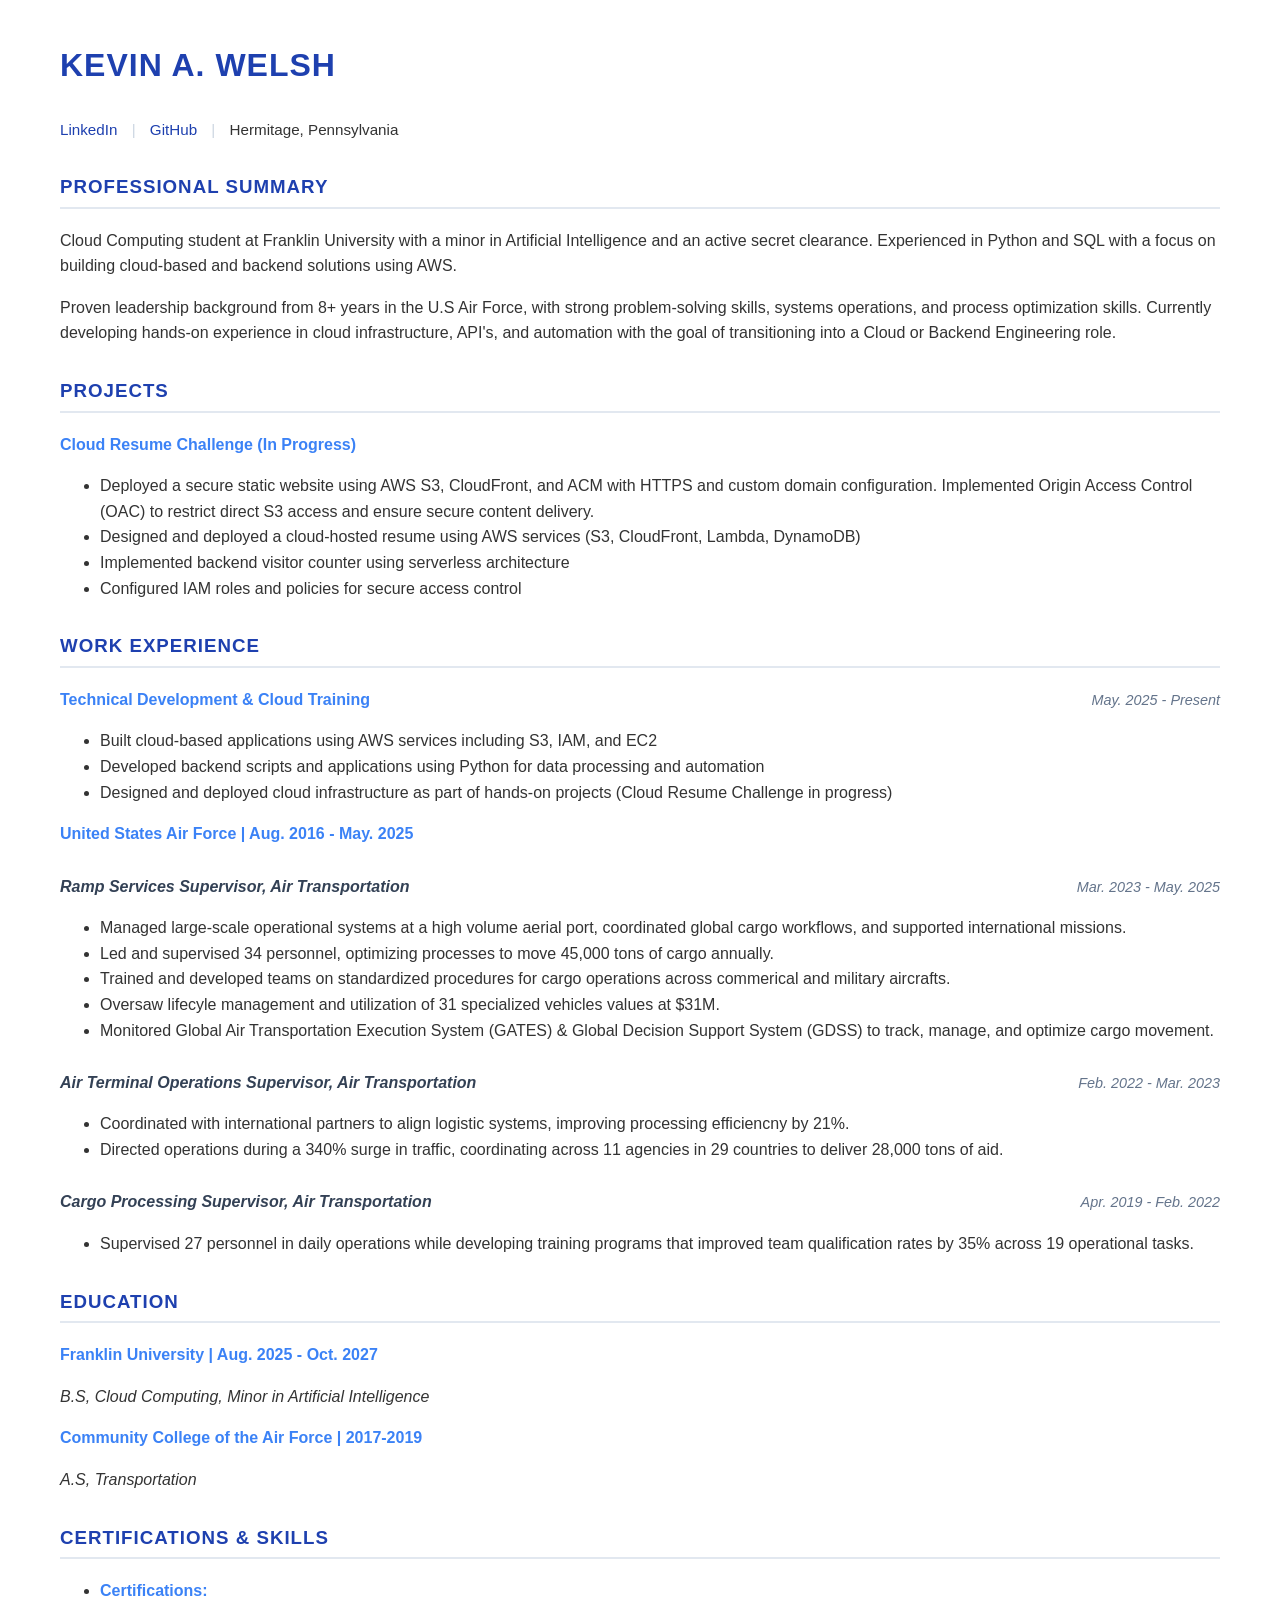
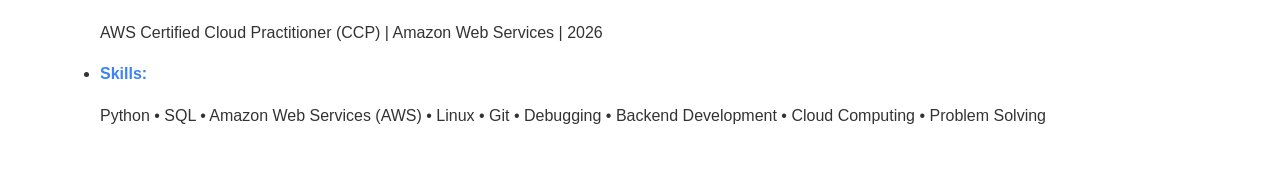
==== index.html @ 680f03cd "initial commit - resume site" ====
<!DOCTYPE html>
<html lang="en">
<head>
    <meta charset="UTF-8">
    <meta name="viewport" content="width=device-width, initial-scale=1.0">
    <title>Kevin Welsh Resume</title>
    <link rel="stylesheet" href="style.css">
</head>
<body>
    <h1><strong>Kevin A. Welsh</strong></h1>

    <div class="contact-info">
    <a href="www.linkedin.com/in/welsh-kevin">LinkedIn</a>
    <span class="divider">|</span>
    <a href="https://github.com/Welsh-Kevin">GitHub</a>
    <span class="divider">|</span>
    <span>Hermitage, Pennsylvania</span>
    </div>

    <h3><strong>PROFESSIONAL SUMMARY</strong></h3>

    <p>Cloud Computing student at Franklin University with a minor in Artificial Intelligence and an active secret clearance. 
        Experienced in Python and SQL with a focus on building cloud-based and backend solutions using AWS.</p>
    <p>Proven leadership background from 8+ years in the U.S Air Force, with strong problem-solving skills, systems operations, and process optimization skills.
        Currently developing hands-on experience in cloud infrastructure, API's, and automation with the goal of transitioning into a Cloud or Backend Engineering role.
    </p>

    <h3><strong>PROJECTS</strong></h3>
    <h4><strong>Cloud Resume Challenge (In Progress)</strong></h4>
    <ul>
        <li>Deployed a secure static website using AWS S3, CloudFront, and ACM with HTTPS and custom domain configuration. 
            Implemented Origin Access Control (OAC) to restrict direct S3 access and ensure secure content delivery.</li>
        <li>Designed and deployed a cloud-hosted resume using AWS services (S3, CloudFront, Lambda, DynamoDB)</li>
        <li>Implemented backend visitor counter using serverless architecture</li>
        <li>Configured IAM roles and policies for secure access control</li>
    </ul>

    <h3><strong>WORK EXPERIENCE</strong></h3>

    <h4>
        <strong>Technical Development & Cloud Training</strong>
        <span class="date">May. 2025 - Present</span>
    </h4>

    <ul>
        <li>Built cloud-based applications using AWS services including S3, IAM, and EC2</li>
        <li>Developed backend scripts and applications using Python for data processing and automation</li>
        <li>Designed and deployed cloud infrastructure as part of hands-on projects (Cloud Resume Challenge in progress)</li>
    </ul>
    <h4><strong>United States Air Force | Aug. 2016 - May. 2025</strong></h4>
    <h5>Ramp Services Supervisor, Air Transportation <span class="date">Mar. 2023 - May. 2025</span></h5>
    <ul>
        <li>Managed large-scale operational systems at a high volume aerial port, coordinated global cargo workflows, and supported international missions.</li>
        <li>Led and supervised 34 personnel, optimizing processes to move 45,000 tons of cargo annually.</li>
        <li>Trained and developed teams on standardized procedures for cargo operations across commerical and military aircrafts.</li>
        <li>Oversaw lifecyle management and utilization of 31 specialized vehicles values at $31M.</li>
        <li>Monitored Global Air Transportation Execution System (GATES) & Global Decision Support System (GDSS) to track, manage, and optimize cargo movement.</li>
    </ul>
    <h5>Air Terminal Operations Supervisor, Air Transportation <span class="date">Feb. 2022 - Mar. 2023</span></h5>
    <ul>
        <li>Coordinated with international partners to align logistic systems, improving processing efficiencny by 21%.</li>
        <li>Directed operations during a 340% surge in traffic, coordinating across 11 agencies in 29 countries to deliver 28,000 tons of aid.</li>
    </ul>
    <h5>Cargo Processing Supervisor, Air Transportation <span class="date">Apr. 2019 - Feb. 2022</span></h5>
    <ul>
        <li>Supervised 27 personnel in daily operations while developing training programs that improved team qualification rates by 35% across 19 operational tasks.</li>
    </ul>
    <h3><strong>EDUCATION</strong></h3>

    <h4><strong>Franklin University | Aug. 2025 - Oct. 2027</strong></h4>
    <p><i>B.S, Cloud Computing, Minor in Artificial Intelligence</i></p>
    <h4><strong>Community College of the Air Force | 2017-2019</strong></h4>
    <p><i>A.S, Transportation</i></p>
    <h3><strong>CERTIFICATIONS & SKILLS</strong></h3>

    <ul>
        <li><h4><strong>Certifications:</strong></h4></li>
        <p>AWS Certified Cloud Practitioner (CCP) | Amazon Web Services | 2026</p>

        <li><h4><strong>Skills:</strong></h4></li>
        <p>Python • SQL • Amazon Web Services (AWS) • Linux • Git • Debugging • Backend Development • Cloud Computing • Problem Solving</p>
    </ul>
    
</body>
</html>
---- style.css ----
body {
    background-color: #ffffff; 
    color: #333333;           
    font-family: 'Segoe UI', Tahoma, Geneva, Verdana, sans-serif; 
    margin: 40px 60px;        
    line-height: 1.6;
}

.contact-info {
    text-align: left;      
    margin-top: 5px;
    margin-bottom: 15px;       
    font-size: 0.95rem;      
    text-transform: none;    
    letter-spacing: normal;  
}

.contact-info a {
    text-decoration: none;  
    color: #1e40af;        
}

.contact-info a:hover {
    text-decoration: underline; /
}

.contact-info .divider {
    margin: 0 10px;          
    color: #cbd5e1;          
    text-decoration: none;   
}

h1 {
    color: #1e40af;         
    padding-bottom: 5px;
    margin-top: 30px;
    text-transform: uppercase; 
    letter-spacing: 1px;
}

h3 {
    color: #1e40af;           
    border-bottom: 2px solid #e2e8f0; 
    padding-bottom: 5px;
    margin-top: 30px;
    text-transform: uppercase; 
    letter-spacing: 1px;
}

h4 {
    display: flex;
    justify-content: space-between;
    align-items: baseline;

    color: #3b82f6; 
    font-weight: 600;
    margin-bottom: 5px;
    margin-top: 15px;
}

h4 .date {
    font-weight: normal;
    color: #64748b;
    font-size: 0.9rem;
    font-style: italic;
}

h5 {
    display: flex;
    justify-content: space-between; 
    align-items: baseline;
    font-style: italic;
    
    width: 100%;
    
    color: #334155;                 
    font-size: 1rem;
    margin-bottom: 5px;
}

h5 .date {
    font-weight: normal;           
    color: #64748b;                
    font-size: 0.9rem;
}
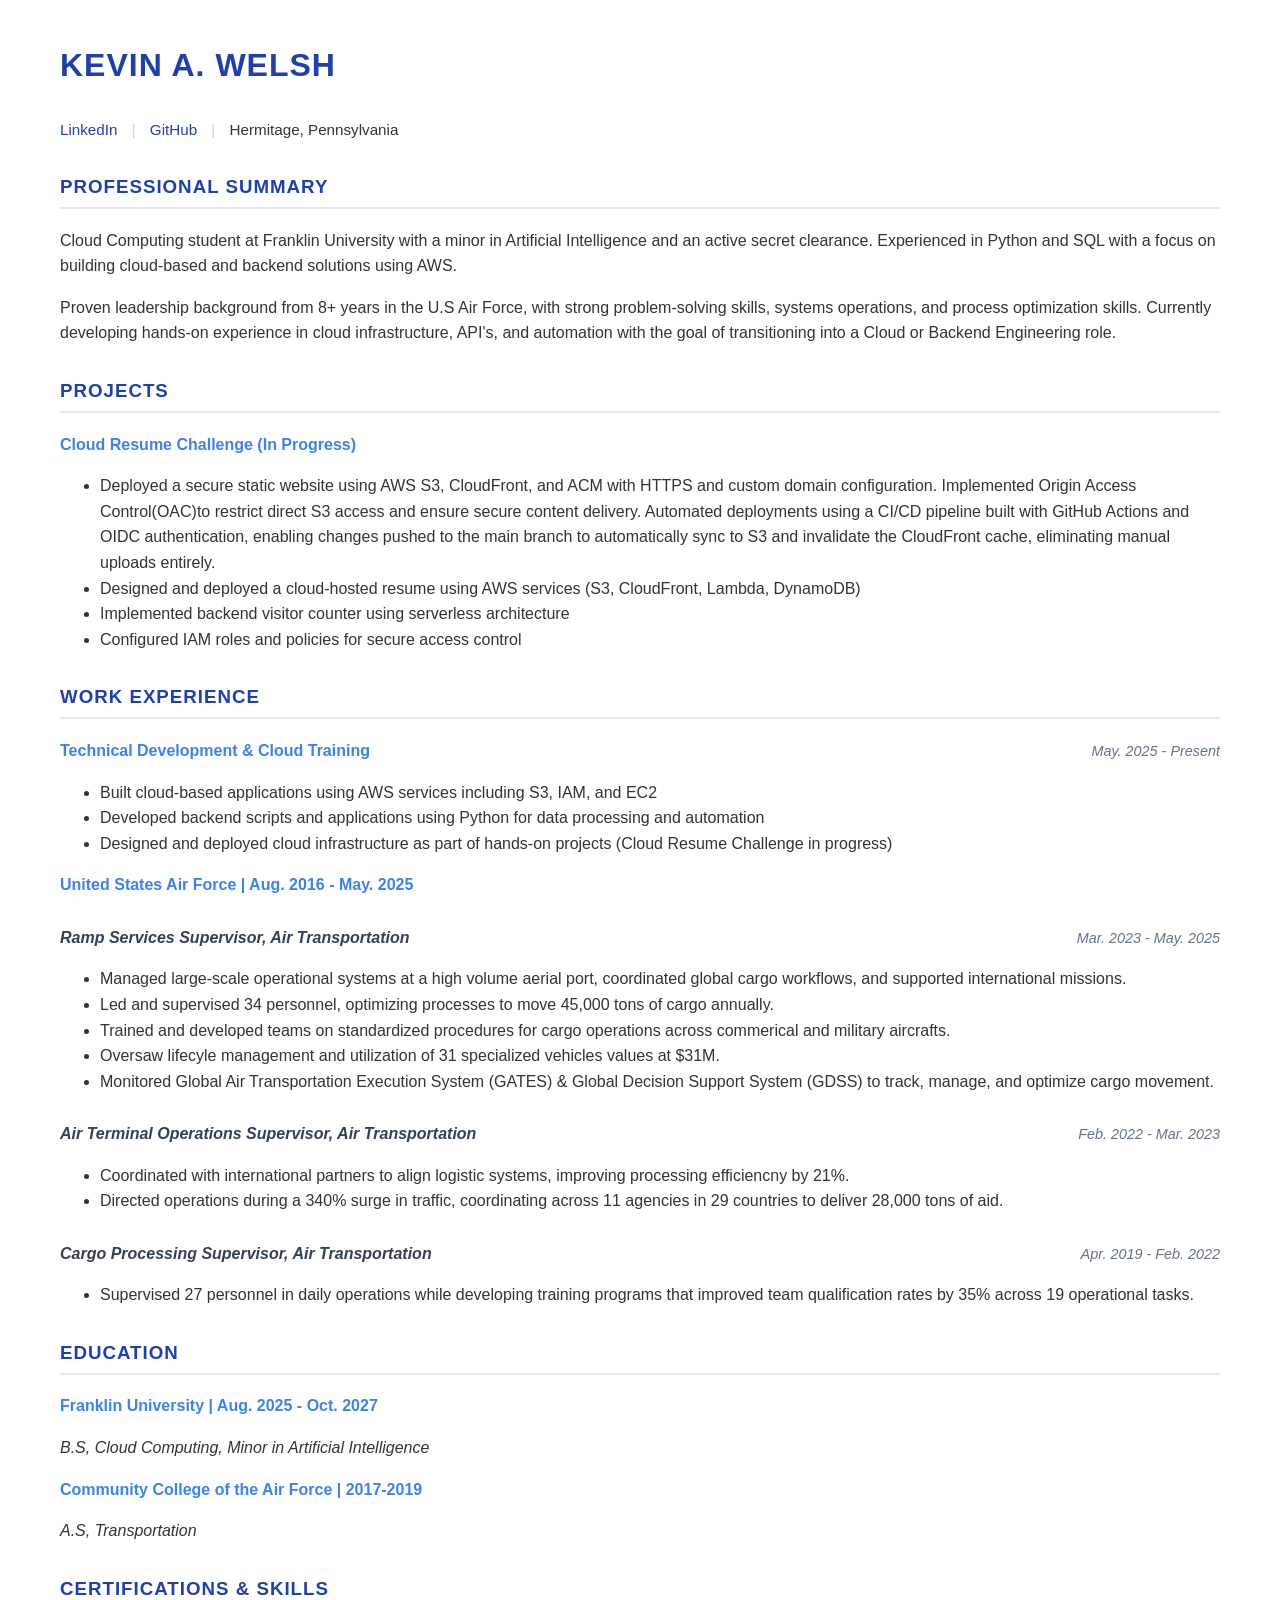
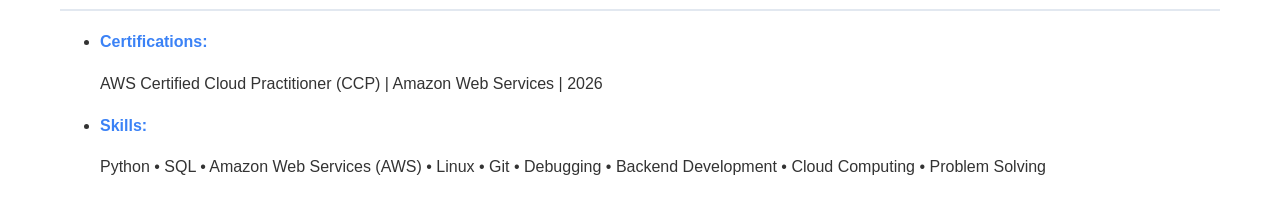
==== commit 7c39e439: "updated content inside resume" ====
--- a/index.html
+++ b/index.html
@@ -10,7 +10,7 @@
     <h1><strong>Kevin A. Welsh</strong></h1>
 
     <div class="contact-info">
-    <a href="www.linkedin.com/in/welsh-kevin">LinkedIn</a>
+    <a href="https://www.linkedin.com/in/welsh-kevin">LinkedIn</a>
     <span class="divider">|</span>
     <a href="https://github.com/Welsh-Kevin">GitHub</a>
     <span class="divider">|</span>
@@ -28,8 +28,9 @@
     <h3><strong>PROJECTS</strong></h3>
     <h4><strong>Cloud Resume Challenge (In Progress)</strong></h4>
     <ul>
-        <li>Deployed a secure static website using AWS S3, CloudFront, and ACM with HTTPS and custom domain configuration. 
-            Implemented Origin Access Control (OAC) to restrict direct S3 access and ensure secure content delivery.</li>
+        <li>Deployed a secure static website using AWS S3, CloudFront, and ACM with HTTPS and custom domain configuration. Implemented Origin Access Control(OAC)to restrict
+            direct S3 access and ensure secure content delivery. Automated deployments using a CI/CD pipeline built with GitHub Actions and OIDC authentication, enabling
+            changes pushed to the main branch to automatically sync to S3 and invalidate the CloudFront cache, eliminating manual uploads entirely.</li>
         <li>Designed and deployed a cloud-hosted resume using AWS services (S3, CloudFront, Lambda, DynamoDB)</li>
         <li>Implemented backend visitor counter using serverless architecture</li>
         <li>Configured IAM roles and policies for secure access control</li>
@@ -82,4 +83,4 @@
     </ul>
     
 </body>
-</html>+</html>
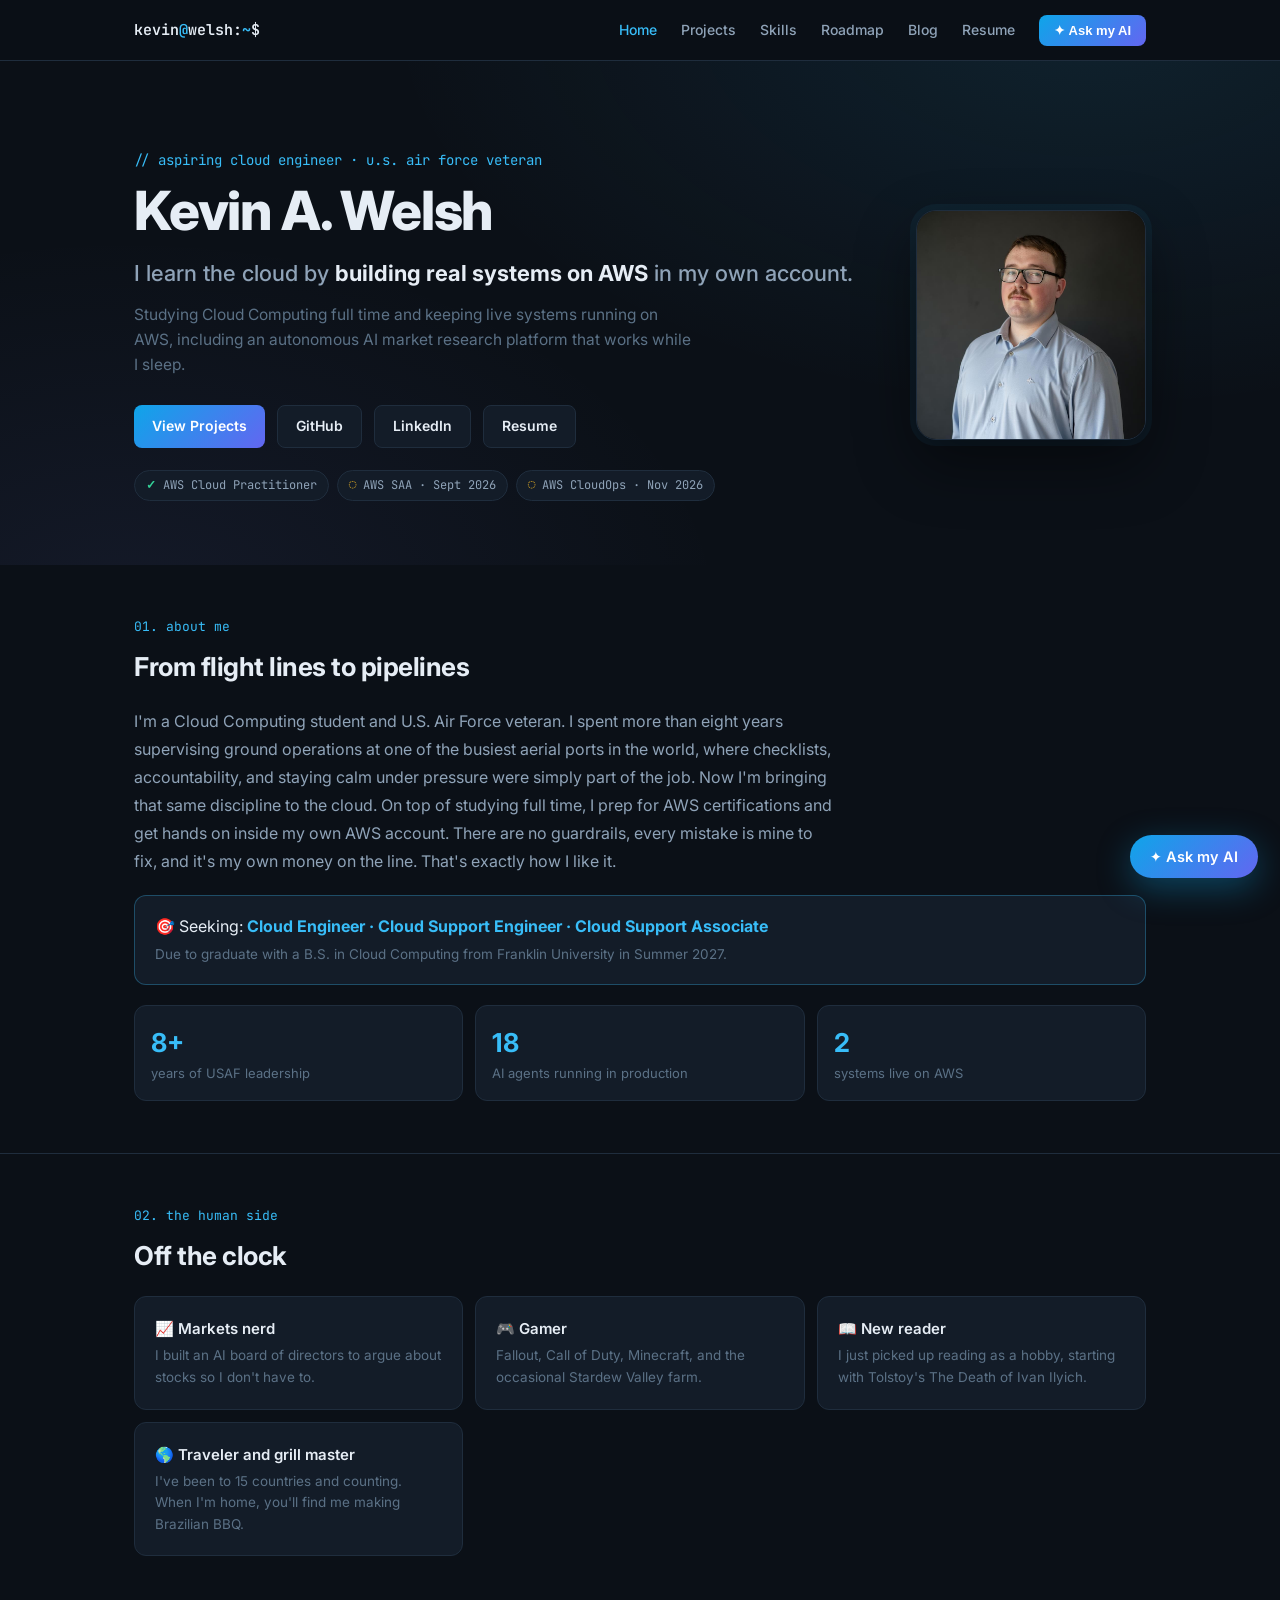
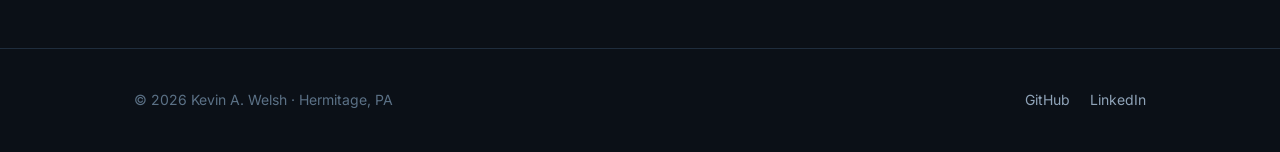
==== commit df76182d: "Replace resume site with portfolio site" ====
--- a/index.html
+++ b/index.html
@@ -1,86 +1,109 @@
 <!DOCTYPE html>
 <html lang="en">
 <head>
-    <meta charset="UTF-8">
-    <meta name="viewport" content="width=device-width, initial-scale=1.0">
-    <title>Kevin Welsh Resume</title>
-    <link rel="stylesheet" href="style.css">
+<meta charset="UTF-8">
+<meta name="viewport" content="width=device-width, initial-scale=1.0">
+<title>Kevin A. Welsh — Cloud Engineer</title>
+<meta name="description" content="Kevin Welsh is a Cloud Computing student and U.S. Air Force veteran building real systems on AWS.">
+<link rel="preconnect" href="https://fonts.googleapis.com">
+<link rel="preconnect" href="https://fonts.gstatic.com" crossorigin>
+<link href="https://fonts.googleapis.com/css2?family=Inter:wght@400;500;600;700;800&family=JetBrains+Mono:wght@400;500;600&display=swap" rel="stylesheet">
+<link rel="stylesheet" href="style.css">
 </head>
 <body>
-    <h1><strong>Kevin A. Welsh</strong></h1>
 
-    <div class="contact-info">
-    <a href="https://www.linkedin.com/in/welsh-kevin">LinkedIn</a>
-    <span class="divider">|</span>
-    <a href="https://github.com/Welsh-Kevin">GitHub</a>
-    <span class="divider">|</span>
-    <span>Hermitage, Pennsylvania</span>
+<nav>
+  <div class="wrap nav-inner">
+    <a class="logo" href="index.html">kevin<span>@</span>welsh:<span>~</span>$</a>
+    <div class="nav-links">
+      <a href="index.html" class="active">Home</a>
+      <a href="projects.html">Projects</a>
+      <a href="skills.html">Skills</a>
+      <a href="roadmap.html">Roadmap</a>
+      <a href="blog.html">Blog</a>
+      <a href="resume.html">Resume</a>
+      <button class="btn-ai btn" type="button">✦ Ask my AI</button>
+    </div>
+  </div>
+</nav>
+
+<header class="hero-wrap">
+  <div class="wrap hero">
+    <div class="hero-text">
+      <div class="kicker">// aspiring cloud engineer · u.s. air force veteran</div>
+      <h1>Kevin A. Welsh</h1>
+      <div class="role">I learn the cloud by <b>building real systems on AWS</b> in my own account.</div>
+      <p class="hero-sub">Studying Cloud Computing full time and keeping live systems running on AWS, including an autonomous AI market research platform that works while I sleep.</p>
+      <div class="hero-cta">
+        <a class="btn btn-primary" href="projects.html">View Projects</a>
+        <a class="btn" href="https://github.com/Welsh-Kevin" target="_blank" rel="noopener">GitHub</a>
+        <a class="btn" href="https://www.linkedin.com/in/welsh-kevin" target="_blank" rel="noopener">LinkedIn</a>
+        <a class="btn" href="resume.html">Resume</a>
+      </div>
+      <div class="badges">
+        <span class="badge"><b>✓</b> AWS Cloud Practitioner</span>
+        <span class="badge"><b class="pend">◌</b> AWS SAA · Sept 2026</span>
+        <span class="badge"><b class="pend">◌</b> AWS CloudOps · Nov 2026</span>
+      </div>
+    </div>
+    <img class="hero-photo" src="photo.jpg" alt="Kevin A. Welsh" onerror="this.style.display='none'">
+  </div>
+</header>
+
+<section id="about">
+  <div class="wrap">
+    <div class="sec-label">01. about me</div>
+    <h2>From flight lines to pipelines</h2>
+    <p class="lead">I'm a Cloud Computing student and U.S. Air Force veteran. I spent more than eight years supervising ground operations at one of the busiest aerial ports in the world, where checklists, accountability, and staying calm under pressure were simply part of the job. Now I'm bringing that same discipline to the cloud. On top of studying full time, I prep for AWS certifications and get hands on inside my own AWS account. There are no guardrails, every mistake is mine to fix, and it's my own money on the line. That's exactly how I like it.</p>
+
+    <div class="seek">
+      <div>🎯 Seeking: <b>Cloud Engineer · Cloud Support Engineer · Cloud Support Associate</b></div>
+      <div class="sub">Due to graduate with a B.S. in Cloud Computing from Franklin University in Summer 2027.</div>
     </div>
 
-    <h3><strong>PROFESSIONAL SUMMARY</strong></h3>
+    <div class="grid-3">
+      <div class="stat"><div class="n">8+</div><div class="l">years of USAF leadership</div></div>
+      <div class="stat"><div class="n">18</div><div class="l">AI agents running in production</div></div>
+      <div class="stat"><div class="n">2</div><div class="l">systems live on AWS</div></div>
+    </div>
+  </div>
+</section>
 
-    <p>Cloud Computing student at Franklin University with a minor in Artificial Intelligence and an active secret clearance. 
-        Experienced in Python and SQL with a focus on building cloud-based and backend solutions using AWS.</p>
-    <p>Proven leadership background from 8+ years in the U.S Air Force, with strong problem-solving skills, systems operations, and process optimization skills.
-        Currently developing hands-on experience in cloud infrastructure, API's, and automation with the goal of transitioning into a Cloud or Backend Engineering role.
-    </p>
+<section id="human">
+  <div class="wrap">
+    <div class="sec-label">02. the human side</div>
+    <h2>Off the clock</h2>
+    <div class="grid-2">
+      <div class="card mini-card">
+        <h4>📈 Markets nerd</h4>
+        <p>I built an AI board of directors to argue about stocks so I don't have to.</p>
+      </div>
+      <div class="card mini-card">
+        <h4>🎮 Gamer</h4>
+        <p>Fallout, Call of Duty, Minecraft, and the occasional Stardew Valley farm.</p>
+      </div>
+      <div class="card mini-card">
+        <h4>📖 New reader</h4>
+        <p>I just picked up reading as a hobby, starting with Tolstoy's The Death of Ivan Ilyich.</p>
+      </div>
+      <div class="card mini-card">
+        <h4>🌎 Traveler and grill master</h4>
+        <p>I've been to 15 countries and counting. When I'm home, you'll find me making Brazilian BBQ.</p>
+      </div>
+    </div>
+  </div>
+</section>
 
-    <h3><strong>PROJECTS</strong></h3>
-    <h4><strong>Cloud Resume Challenge (In Progress)</strong></h4>
-    <ul>
-        <li>Deployed a secure static website using AWS S3, CloudFront, and ACM with HTTPS and custom domain configuration. Implemented Origin Access Control(OAC)to restrict
-            direct S3 access and ensure secure content delivery. Automated deployments using a CI/CD pipeline built with GitHub Actions and OIDC authentication, enabling
-            changes pushed to the main branch to automatically sync to S3 and invalidate the CloudFront cache, eliminating manual uploads entirely.</li>
-        <li>Designed and deployed a cloud-hosted resume using AWS services (S3, CloudFront, Lambda, DynamoDB)</li>
-        <li>Implemented backend visitor counter using serverless architecture</li>
-        <li>Configured IAM roles and policies for secure access control</li>
-    </ul>
+<footer>
+  <div class="wrap foot">
+    <div>© 2026 Kevin A. Welsh · Hermitage, PA</div>
+    <div class="foot-links">
+      <a href="https://github.com/Welsh-Kevin" target="_blank" rel="noopener">GitHub</a>
+      <a href="https://www.linkedin.com/in/welsh-kevin" target="_blank" rel="noopener">LinkedIn</a>
+    </div>
+  </div>
+</footer>
 
-    <h3><strong>WORK EXPERIENCE</strong></h3>
-
-    <h4>
-        <strong>Technical Development & Cloud Training</strong>
-        <span class="date">May. 2025 - Present</span>
-    </h4>
-
-    <ul>
-        <li>Built cloud-based applications using AWS services including S3, IAM, and EC2</li>
-        <li>Developed backend scripts and applications using Python for data processing and automation</li>
-        <li>Designed and deployed cloud infrastructure as part of hands-on projects (Cloud Resume Challenge in progress)</li>
-    </ul>
-    <h4><strong>United States Air Force | Aug. 2016 - May. 2025</strong></h4>
-    <h5>Ramp Services Supervisor, Air Transportation <span class="date">Mar. 2023 - May. 2025</span></h5>
-    <ul>
-        <li>Managed large-scale operational systems at a high volume aerial port, coordinated global cargo workflows, and supported international missions.</li>
-        <li>Led and supervised 34 personnel, optimizing processes to move 45,000 tons of cargo annually.</li>
-        <li>Trained and developed teams on standardized procedures for cargo operations across commerical and military aircrafts.</li>
-        <li>Oversaw lifecyle management and utilization of 31 specialized vehicles values at $31M.</li>
-        <li>Monitored Global Air Transportation Execution System (GATES) & Global Decision Support System (GDSS) to track, manage, and optimize cargo movement.</li>
-    </ul>
-    <h5>Air Terminal Operations Supervisor, Air Transportation <span class="date">Feb. 2022 - Mar. 2023</span></h5>
-    <ul>
-        <li>Coordinated with international partners to align logistic systems, improving processing efficiencny by 21%.</li>
-        <li>Directed operations during a 340% surge in traffic, coordinating across 11 agencies in 29 countries to deliver 28,000 tons of aid.</li>
-    </ul>
-    <h5>Cargo Processing Supervisor, Air Transportation <span class="date">Apr. 2019 - Feb. 2022</span></h5>
-    <ul>
-        <li>Supervised 27 personnel in daily operations while developing training programs that improved team qualification rates by 35% across 19 operational tasks.</li>
-    </ul>
-    <h3><strong>EDUCATION</strong></h3>
-
-    <h4><strong>Franklin University | Aug. 2025 - Oct. 2027</strong></h4>
-    <p><i>B.S, Cloud Computing, Minor in Artificial Intelligence</i></p>
-    <h4><strong>Community College of the Air Force | 2017-2019</strong></h4>
-    <p><i>A.S, Transportation</i></p>
-    <h3><strong>CERTIFICATIONS & SKILLS</strong></h3>
-
-    <ul>
-        <li><h4><strong>Certifications:</strong></h4></li>
-        <p>AWS Certified Cloud Practitioner (CCP) | Amazon Web Services | 2026</p>
-
-        <li><h4><strong>Skills:</strong></h4></li>
-        <p>Python • SQL • Amazon Web Services (AWS) • Linux • Git • Debugging • Backend Development • Cloud Computing • Problem Solving</p>
-    </ul>
-    
+<script src="site.js"></script>
 </body>
 </html>
--- a/style.css
+++ b/style.css
@@ -1,85 +1,171 @@
-body {
-    background-color: #ffffff; 
-    color: #333333;           
-    font-family: 'Segoe UI', Tahoma, Geneva, Verdana, sans-serif; 
-    margin: 40px 60px;        
-    line-height: 1.6;
+:root{
+  --bg:#0b1017; --bg2:#0f1620; --card:#131c28; --card2:#17222f;
+  --border:#1f2d3d; --text:#e6edf5; --muted:#8fa3b8; --dim:#5b7186;
+  --accent:#38bdf8; --accent2:#818cf8; --green:#34d399; --amber:#fbbf24;
+  --mono:'JetBrains Mono',monospace; --sans:'Inter',system-ui,sans-serif;
 }
+*{margin:0;padding:0;box-sizing:border-box}
+html{scroll-behavior:smooth}
+body{background:var(--bg);color:var(--text);font-family:var(--sans);line-height:1.6;-webkit-font-smoothing:antialiased}
+a{color:var(--accent);text-decoration:none}
+a:hover{text-decoration:underline}
+.wrap{max-width:1060px;margin:0 auto;padding:0 24px}
 
-.contact-info {
-    text-align: left;      
-    margin-top: 5px;
-    margin-bottom: 15px;       
-    font-size: 0.95rem;      
-    text-transform: none;    
-    letter-spacing: normal;  
+/* nav */
+nav{position:sticky;top:0;z-index:50;background:rgba(11,16,23,.85);backdrop-filter:blur(12px);border-bottom:1px solid var(--border)}
+.nav-inner{display:flex;align-items:center;justify-content:space-between;height:60px}
+.logo{font-family:var(--mono);font-weight:600;font-size:15px;color:var(--text)}
+.logo span{color:var(--accent)}
+.logo:hover{text-decoration:none}
+.nav-links{display:flex;gap:24px;align-items:center}
+.nav-links a{color:var(--muted);font-size:14px;font-weight:500}
+.nav-links a:hover{color:var(--text);text-decoration:none}
+.nav-links a.active{color:var(--accent)}
+.btn{display:inline-flex;align-items:center;gap:8px;padding:9px 18px;border-radius:8px;font-size:14px;font-weight:600;border:1px solid var(--border);color:var(--text);background:var(--card);cursor:pointer;transition:.18s}
+.btn:hover{border-color:var(--accent);color:var(--accent);text-decoration:none;transform:translateY(-1px)}
+.btn-primary{background:linear-gradient(135deg,#0ea5e9,#6366f1);border:none;color:#fff}
+.btn-primary:hover{color:#fff;filter:brightness(1.12)}
+.btn-ai{background:linear-gradient(135deg,#0ea5e9,#6366f1);border:none;color:#fff;font-size:13px;padding:8px 15px}
+.btn-ai:hover{color:#fff;filter:brightness(1.12)}
+
+/* page header */
+.page-head{padding:56px 0 8px}
+.kicker{font-family:var(--mono);color:var(--accent);font-size:14px;margin-bottom:10px}
+h1{font-size:clamp(30px,5vw,44px);font-weight:800;letter-spacing:-1px;line-height:1.12}
+.page-sub{color:var(--muted);max-width:640px;margin-top:12px;font-size:16px}
+.stamp{font-family:var(--mono);font-size:12.5px;color:var(--dim)}
+
+/* hero (home) */
+header.hero-wrap{padding:88px 0 64px;background:
+  radial-gradient(700px 400px at 85% -10%,rgba(56,189,248,.10),transparent),
+  radial-gradient(600px 380px at 10% 110%,rgba(129,140,248,.08),transparent)}
+.hero{display:flex;gap:56px;align-items:center;flex-wrap:wrap}
+.hero-text{flex:1;min-width:300px}
+.hero h1{font-size:clamp(34px,5.5vw,54px);letter-spacing:-1.2px}
+.role{font-size:clamp(17px,2.4vw,22px);color:var(--muted);margin:14px 0 6px;font-weight:500}
+.role b{color:var(--text)}
+.hero-sub{color:var(--dim);max-width:560px;margin-top:12px;font-size:15.5px}
+.hero-cta{display:flex;gap:12px;margin-top:28px;flex-wrap:wrap}
+.hero-photo{width:230px;height:230px;border-radius:20px;object-fit:cover;object-position:top;border:1px solid var(--border);box-shadow:0 24px 60px rgba(0,0,0,.45),0 0 0 6px rgba(56,189,248,.06)}
+.badges{display:flex;gap:8px;flex-wrap:wrap;margin-top:22px}
+.badge{font-family:var(--mono);font-size:12px;color:var(--muted);border:1px solid var(--border);background:var(--card);padding:5px 11px;border-radius:99px}
+.badge b{color:var(--green);font-weight:600}
+.badge b.pend{color:var(--amber)}
+
+/* sections */
+section{padding:52px 0}
+section + section{border-top:1px solid var(--border)}
+.sec-label{font-family:var(--mono);color:var(--accent);font-size:13px;margin-bottom:8px}
+h2{font-size:26px;font-weight:700;letter-spacing:-.5px;margin-bottom:20px}
+.lead{color:var(--muted);max-width:700px;font-size:16px;line-height:1.75}
+
+/* cards & grids */
+.card{background:var(--card);border:1px solid var(--border);border-radius:12px;padding:20px}
+.grid-2{display:grid;grid-template-columns:repeat(auto-fit,minmax(260px,1fr));gap:12px}
+.grid-3{display:grid;grid-template-columns:repeat(auto-fit,minmax(180px,1fr));gap:12px}
+.stat{background:var(--card);border:1px solid var(--border);border-radius:12px;padding:16px}
+.stat .n{font-size:26px;font-weight:700;color:var(--accent)}
+.stat .l{font-size:13px;color:var(--dim)}
+.mini-card h4{font-size:15px;font-weight:600}
+.mini-card h4 i{color:var(--accent);margin-right:6px}
+.mini-card p{font-size:13.5px;color:var(--dim);margin-top:4px}
+.seek{background:var(--card);border:1px solid rgba(56,189,248,.3);border-radius:12px;padding:18px 20px;margin:20px 0}
+.seek b{color:var(--accent)}
+.seek .sub{font-size:13.5px;color:var(--dim);margin-top:4px}
+
+/* projects */
+.proj{background:var(--card);border:1px solid var(--border);border-radius:14px;padding:28px;margin-bottom:20px;transition:.18s}
+.proj:hover{border-color:#2c4258}
+.proj-head{display:flex;justify-content:space-between;align-items:baseline;gap:14px;flex-wrap:wrap}
+.proj h3{font-size:20px;font-weight:700}
+.proj-tag{font-family:var(--mono);font-size:12px;color:var(--amber);border:1px solid rgba(251,191,36,.3);background:rgba(251,191,36,.06);padding:3px 10px;border-radius:99px;white-space:nowrap}
+.proj-tag.live{color:var(--green);border-color:rgba(52,211,153,.3);background:rgba(52,211,153,.06)}
+.proj p{color:var(--muted);margin-top:12px;font-size:15px;line-height:1.7}
+.proj .infra{font-size:14px;color:var(--dim);margin-top:12px;line-height:1.7}
+.proj .infra .k{font-family:var(--mono);font-size:12.5px;color:var(--accent)}
+.stack{display:flex;gap:7px;flex-wrap:wrap;margin-top:18px}
+.chip{font-family:var(--mono);font-size:12px;color:var(--accent);background:rgba(56,189,248,.07);border:1px solid rgba(56,189,248,.2);padding:4px 10px;border-radius:6px}
+.credit{border-top:1px solid var(--border);margin-top:16px;padding-top:12px;font-size:13px;color:var(--dim)}
+.credit i{color:var(--accent2)}
+
+/* skills */
+.skill-card{background:var(--card);border:1px solid var(--border);border-radius:12px;padding:20px}
+.skill-card h4{font-size:14px;font-family:var(--mono);color:var(--accent);margin-bottom:12px;font-weight:600}
+.tags{display:flex;gap:7px;flex-wrap:wrap}
+.tag{font-size:13px;color:var(--muted);background:var(--bg2);border:1px solid var(--border);padding:4px 11px;border-radius:6px}
+
+/* certs */
+.cert{background:var(--card);border:1px solid var(--border);border-radius:12px;padding:20px}
+.cert.earned{border-color:rgba(52,211,153,.3)}
+.cert .pill{font-family:var(--mono);font-size:11.5px;padding:3px 10px;border-radius:99px}
+.cert .pill.done{color:var(--green);border:1px solid rgba(52,211,153,.3)}
+.cert .pill.pend{color:var(--amber);border:1px solid rgba(251,191,36,.3)}
+.cert h4{font-size:15.5px;font-weight:600;margin-top:10px}
+.cert p{color:var(--dim);font-size:13.5px;margin-top:3px}
+
+/* roadmap */
+.timeline{border-left:2px solid var(--border);margin:8px 0 0 6px;padding-left:26px;display:flex;flex-direction:column;gap:22px;max-width:640px}
+.tl-item{position:relative}
+.tl-item::before{content:"";position:absolute;left:-33px;top:6px;width:12px;height:12px;border-radius:50%;background:var(--card);border:2px solid var(--accent)}
+.tl-item.current::before{background:var(--accent)}
+.tl-item.event::before{border-color:var(--accent2)}
+.tl-item.goal::before{border-color:var(--green)}
+.tl-when{font-family:var(--mono);font-size:12.5px;color:var(--accent)}
+.tl-item.event .tl-when{color:var(--accent2)}
+.tl-item.goal .tl-when{color:var(--green)}
+.tl-title{font-size:16px;font-weight:600;margin-top:2px}
+.tl-note{font-size:14px;color:var(--dim);margin-top:2px}
+
+/* blog */
+.post{background:var(--card);border:1px solid var(--border);border-radius:12px;margin-bottom:14px;overflow:hidden}
+.post summary{list-style:none;cursor:pointer;padding:18px 22px;display:flex;justify-content:space-between;align-items:center;gap:14px}
+.post summary::-webkit-details-marker{display:none}
+.post summary:hover{background:var(--card2)}
+.post .pt{font-size:16.5px;font-weight:600}
+.post .ps{font-size:13.5px;color:var(--dim);margin-top:3px}
+.post .pd{font-family:var(--mono);font-size:12px;color:var(--dim);white-space:nowrap}
+.post .pbody{padding:0 22px 20px;color:var(--muted);font-size:15px;line-height:1.75}
+.post .pbody p{margin-top:12px}
+
+/* resume */
+.resume-box{background:var(--card);border:1px solid var(--border);border-radius:14px;padding:28px;display:flex;justify-content:space-between;align-items:center;gap:20px;flex-wrap:wrap;margin-bottom:24px}
+.resume-box p{color:var(--muted);font-size:15px;max-width:480px}
+.pdf-frame{width:100%;height:900px;border:1px solid var(--border);border-radius:12px;background:var(--bg2)}
+
+/* footer */
+footer{border-top:1px solid var(--border);padding:40px 0;color:var(--dim);font-size:14px;margin-top:40px}
+.foot{display:flex;justify-content:space-between;gap:16px;flex-wrap:wrap;align-items:center}
+.foot-links{display:flex;gap:20px}
+.foot-links a{color:var(--muted)}
+
+/* AI panel */
+.ai-fab{position:fixed;right:22px;bottom:22px;z-index:60;display:flex;align-items:center;gap:10px;padding:13px 20px;border-radius:99px;border:none;cursor:pointer;font-family:var(--sans);font-size:14.5px;font-weight:600;color:#fff;background:linear-gradient(135deg,#0ea5e9,#6366f1);box-shadow:0 10px 34px rgba(14,165,233,.35);transition:.18s}
+.ai-fab:hover{transform:translateY(-2px);filter:brightness(1.1)}
+.ai-panel{position:fixed;right:22px;bottom:88px;z-index:60;width:min(400px,calc(100vw - 44px));max-height:min(600px,calc(100vh - 120px));background:var(--bg2);border:1px solid var(--border);border-radius:16px;box-shadow:0 24px 70px rgba(0,0,0,.55);display:none;flex-direction:column;overflow:hidden}
+.ai-panel.open{display:flex}
+.ai-head{padding:16px 18px;border-bottom:1px solid var(--border);display:flex;justify-content:space-between;align-items:center;background:var(--card)}
+.ai-head h4{font-size:15px;font-weight:700}
+.ai-head p{font-size:12px;color:var(--dim)}
+.ai-close{background:none;border:none;color:var(--dim);font-size:20px;cursor:pointer;line-height:1}
+.ai-close:hover{color:var(--text)}
+.ai-body{padding:16px 18px;overflow-y:auto;flex:1}
+.ai-msg{background:var(--card);border:1px solid var(--border);border-radius:12px;padding:13px 15px;font-size:14px;color:var(--muted);margin-bottom:12px;white-space:pre-wrap}
+.ai-msg.user{background:rgba(56,189,248,.08);border-color:rgba(56,189,248,.25);color:var(--text)}
+.ai-prompts{padding:14px 18px 18px;border-top:1px solid var(--border);display:flex;flex-direction:column;gap:8px;background:var(--card)}
+.ai-prompts .hint{font-size:11.5px;color:var(--dim);font-family:var(--mono);margin-bottom:2px}
+.ai-prompt{text-align:left;background:var(--bg2);border:1px solid var(--border);color:var(--text);border-radius:9px;padding:10px 13px;font-size:13.5px;font-family:var(--sans);cursor:pointer;transition:.15s}
+.ai-prompt:hover:not(:disabled){border-color:var(--accent);color:var(--accent)}
+.ai-prompt:disabled{opacity:.45;cursor:default}
+.typing{display:inline-block}
+.typing span{display:inline-block;width:6px;height:6px;border-radius:50%;background:var(--accent);margin-right:4px;animation:blink 1.2s infinite}
+.typing span:nth-child(2){animation-delay:.2s}
+.typing span:nth-child(3){animation-delay:.4s}
+@keyframes blink{0%,80%,100%{opacity:.25}40%{opacity:1}}
+
+@media(max-width:760px){
+  .nav-links a:not(.btn-ai){font-size:12.5px}
+  .nav-links{gap:14px}
+  .hero{gap:32px}
+  .hero-photo{width:170px;height:170px}
+  .pdf-frame{height:560px}
 }
-
-.contact-info a {
-    text-decoration: none;  
-    color: #1e40af;        
-}
-
-.contact-info a:hover {
-    text-decoration: underline; /
-}
-
-.contact-info .divider {
-    margin: 0 10px;          
-    color: #cbd5e1;          
-    text-decoration: none;   
-}
-
-h1 {
-    color: #1e40af;         
-    padding-bottom: 5px;
-    margin-top: 30px;
-    text-transform: uppercase; 
-    letter-spacing: 1px;
-}
-
-h3 {
-    color: #1e40af;           
-    border-bottom: 2px solid #e2e8f0; 
-    padding-bottom: 5px;
-    margin-top: 30px;
-    text-transform: uppercase; 
-    letter-spacing: 1px;
-}
-
-h4 {
-    display: flex;
-    justify-content: space-between;
-    align-items: baseline;
-
-    color: #3b82f6; 
-    font-weight: 600;
-    margin-bottom: 5px;
-    margin-top: 15px;
-}
-
-h4 .date {
-    font-weight: normal;
-    color: #64748b;
-    font-size: 0.9rem;
-    font-style: italic;
-}
-
-h5 {
-    display: flex;
-    justify-content: space-between; 
-    align-items: baseline;
-    font-style: italic;
-    
-    width: 100%;
-    
-    color: #334155;                 
-    font-size: 1rem;
-    margin-bottom: 5px;
-}
-
-h5 .date {
-    font-weight: normal;           
-    color: #64748b;                
-    font-size: 0.9rem;
-}
